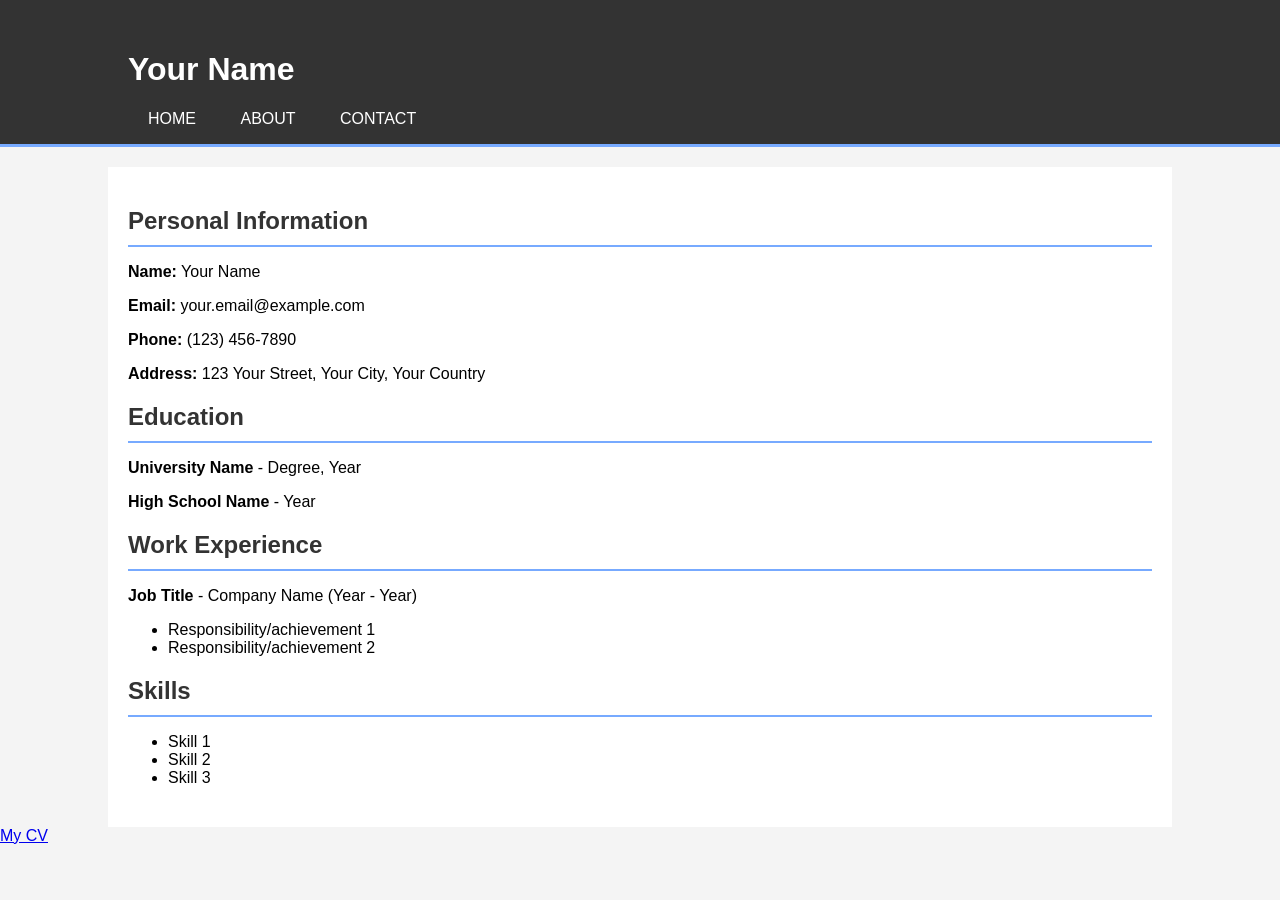
==== index.html @ 71ccc07a "Create index.html" ====
<!DOCTYPE html>
<html lang="en">
<head>
    <meta charset="UTF-8">
    <meta name="viewport" content="width=device-width, initial-scale=1.0">
    <title>CV - Your Name</title>
    <style>
        body {
            font-family: Arial, sans-serif;
            margin: 0;
            padding: 0;
            background-color: #f4f4f4;
        }
        .container {
            width: 80%;
            margin: auto;
            overflow: hidden;
        }
        header {
            background: #333;
            color: #fff;
            padding-top: 30px;
            min-height: 70px;
            border-bottom: #77aaff 3px solid;
        }
        header a {
            color: #fff;
            text-decoration: none;
            text-transform: uppercase;
            font-size: 16px;
        }
        header ul {
            padding: 0;
            list-style: none;
        }
        header li {
            display: inline;
            padding: 0 20px 0 20px;
        }
        .main {
            padding: 20px;
            background: #fff;
            margin-top: 20px;
        }
        .section-title {
            color: #333;
            border-bottom: 2px solid #77aaff;
            padding-bottom: 10px;
            margin-bottom: 10px;
        }
        .section-content {
            margin-bottom: 20px;
        }
    </style>
</head>
<body>
    <header>
        <div class="container">
            <h1>Your Name</h1>
            <ul>
                <li><a href="#">Home</a></li>
                <li><a href="#">About</a></li>
                <li><a href="#">Contact</a></li>
            </ul>
        </div>
    </header>
    <div class="container main">
        <section>
            <h2 class="section-title">Personal Information</h2>
            <div class="section-content">
                <p><strong>Name:</strong> Your Name</p>
                <p><strong>Email:</strong> your.email@example.com</p>
                <p><strong>Phone:</strong> (123) 456-7890</p>
                <p><strong>Address:</strong> 123 Your Street, Your City, Your Country</p>
            </div>
        </section>
        <section>
            <h2 class="section-title">Education</h2>
            <div class="section-content">
                <p><strong>University Name</strong> - Degree, Year</p>
                <p><strong>High School Name</strong> - Year</p>
            </div>
        </section>
        <section>
            <h2 class="section-title">Work Experience</h2>
            <div class="section-content">
                <p><strong>Job Title</strong> - Company Name (Year - Year)</p>
                <ul>
                    <li>Responsibility/achievement 1</li>
                    <li>Responsibility/achievement 2</li>
                </ul>
            </div>
        </section>
        <section>
            <h2 class="section-title">Skills</h2>
            <div class="section-content">
                <ul>
                    <li>Skill 1</li>
                    <li>Skill 2</li>
                    <li>Skill 3</li>
                </ul>
            </div>
        </section>
    </div>

  <a href="./CV">My CV</a>
</body>
</html>
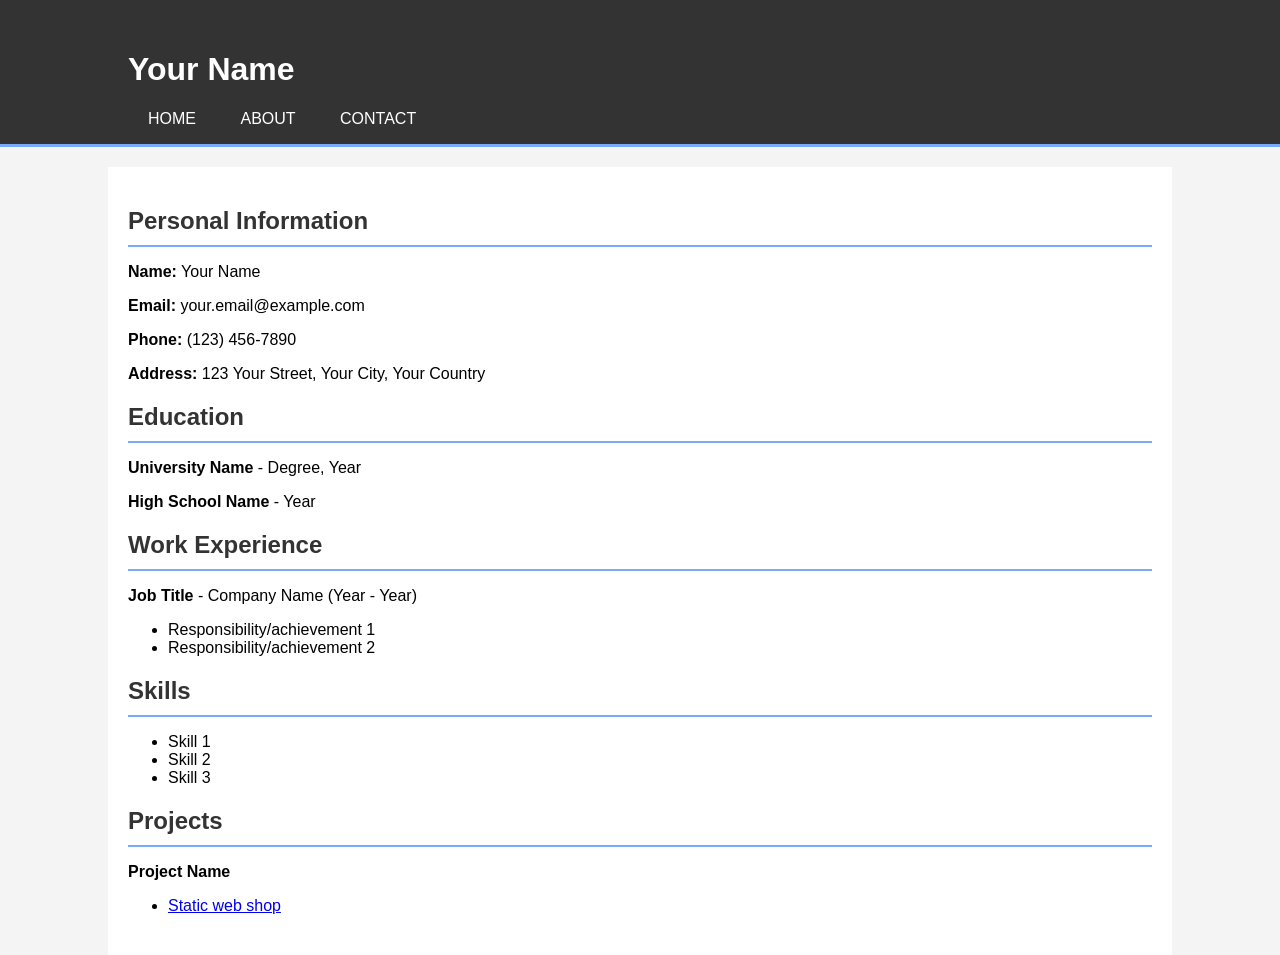
==== commit 75dfac5b: "Update index.html" ====
--- a/index.html
+++ b/index.html
@@ -101,8 +101,17 @@
                 </ul>
             </div>
         </section>
+        <section>
+            <h2 class="section-title">Projects</h2>
+            <div class="section-content">
+                <p><strong>Project Name</strong></p>
+                <nav>
+                    <ul>
+                        <li><a href="./static-web-shop">Static web shop</a></li>
+                    </ul>
+                </nav>
+            </div>
+        </section>
     </div>
-
-  <a href="./CV">My CV</a>
 </body>
 </html>
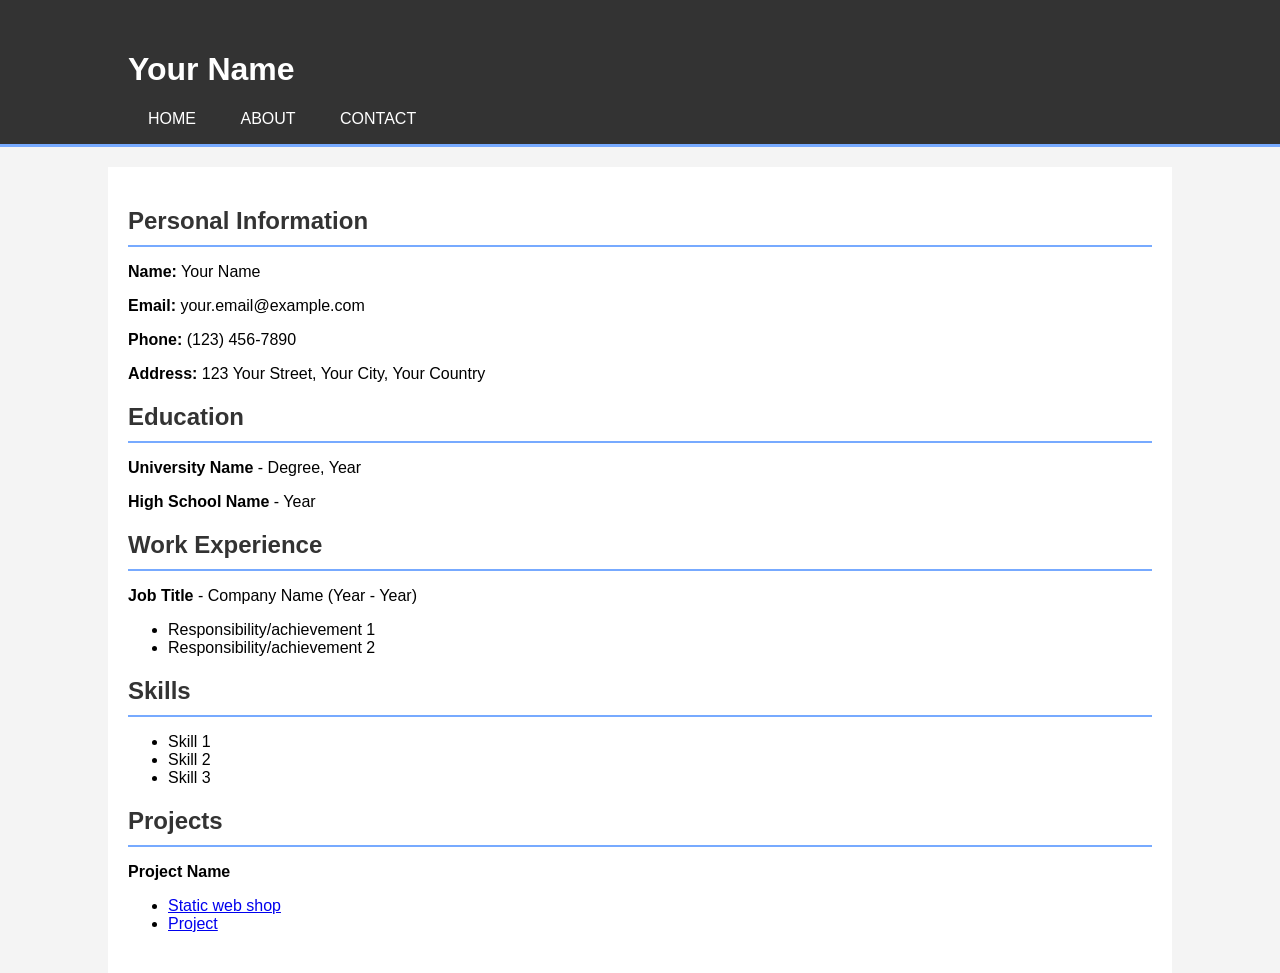
==== commit ff148c6a: "create project.html" ====
--- a/index.html
+++ b/index.html
@@ -108,6 +108,7 @@
                 <nav>
                     <ul>
                         <li><a href="./static-web-shop">Static web shop</a></li>
+                        <li><a href="./project.html">Project</a></li>
                     </ul>
                 </nav>
             </div>
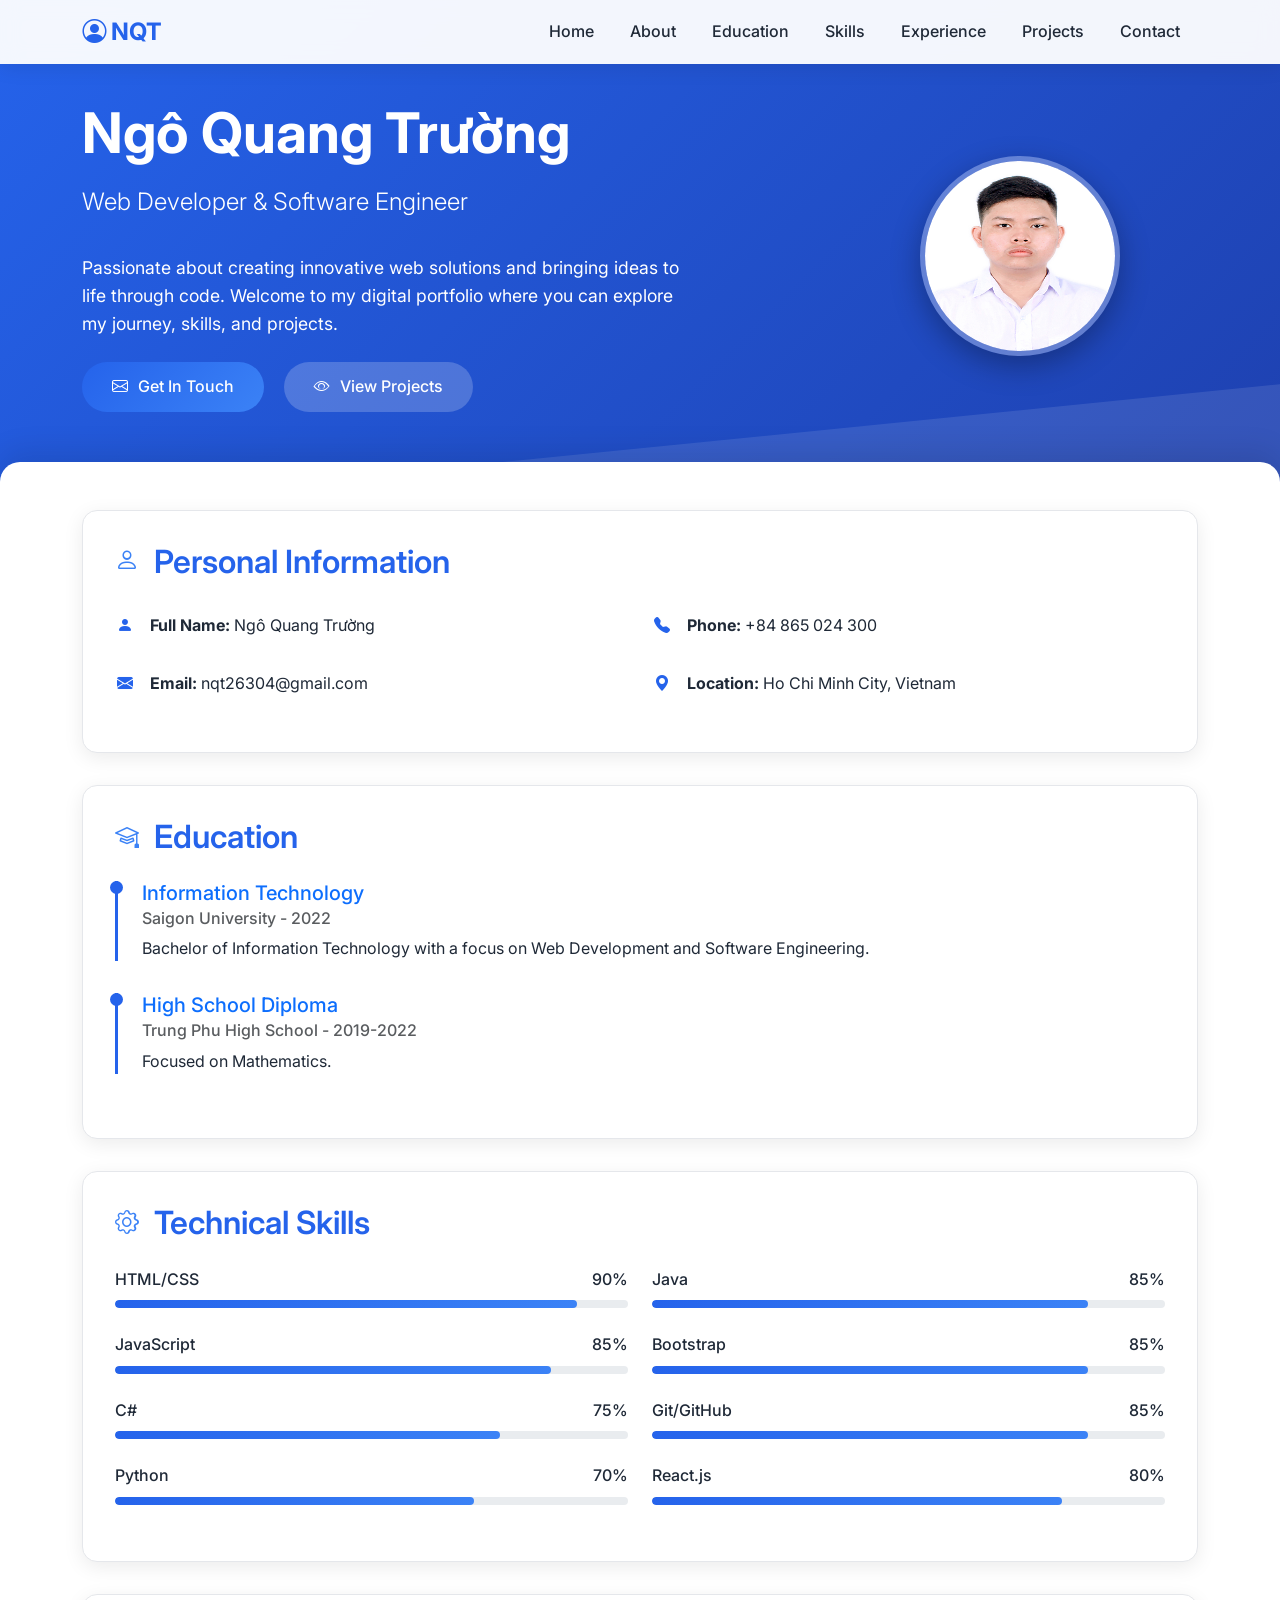
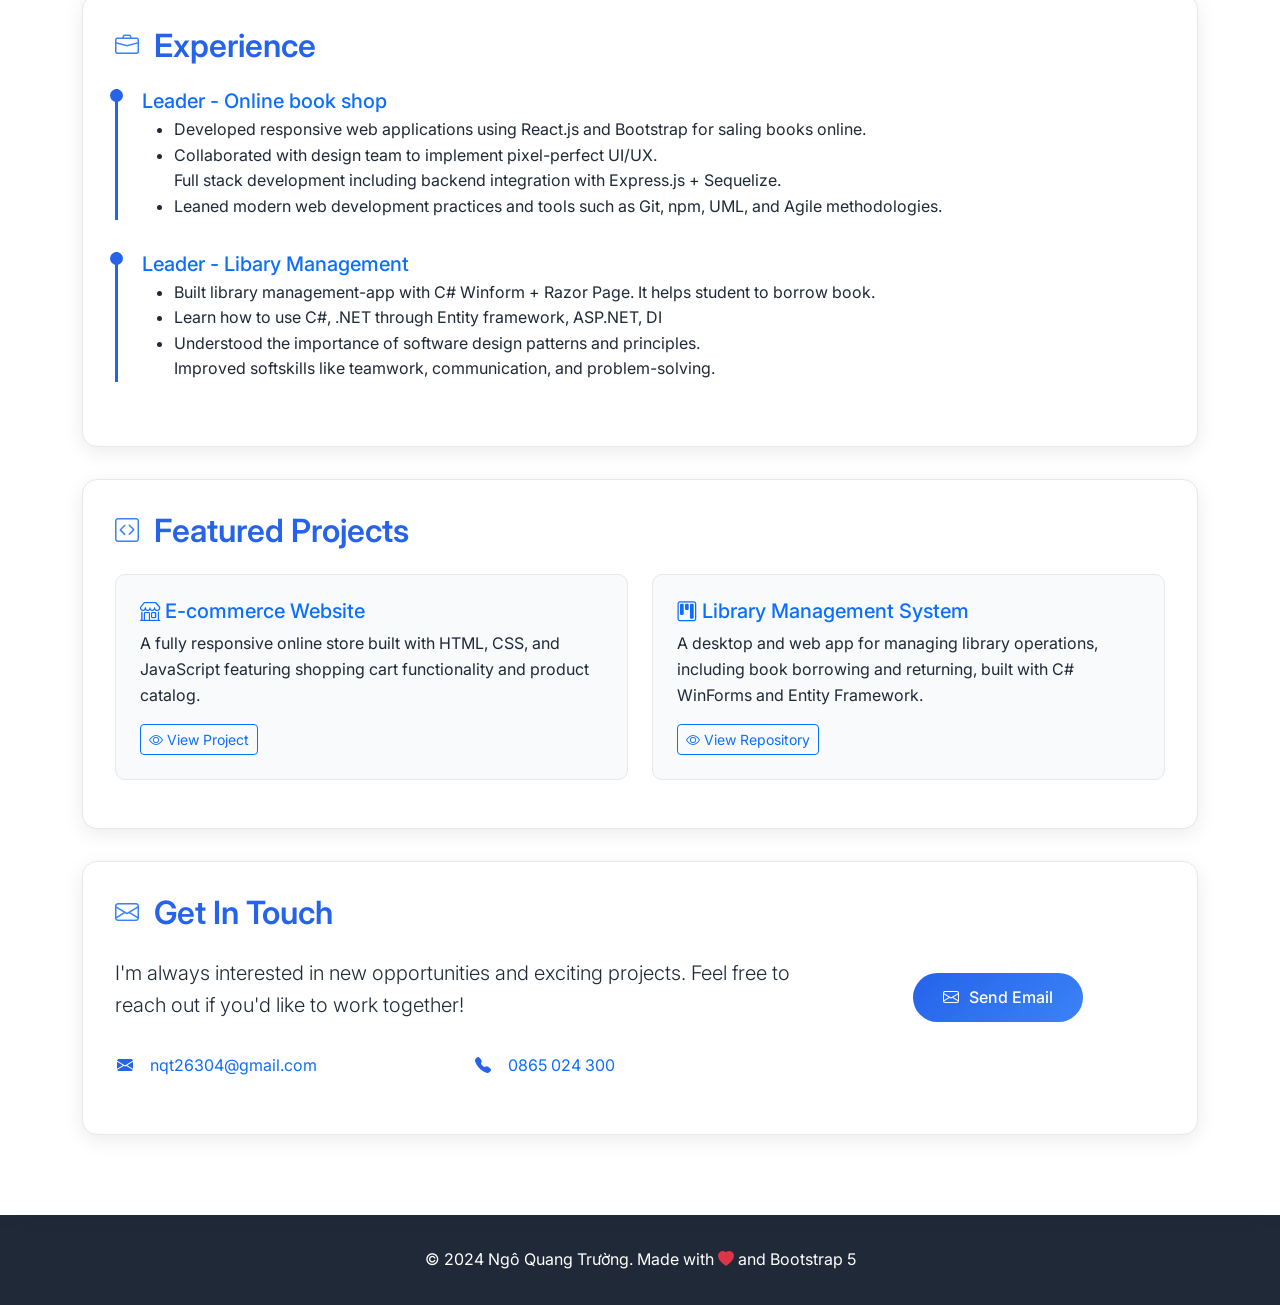
==== commit 030f2b51: "nang cap giao dien" ====
--- a/index.html
+++ b/index.html
@@ -1,118 +1,448 @@
 <!DOCTYPE html>
 <html lang="en">
-<head>
-    <meta charset="UTF-8">
-    <meta name="viewport" content="width=device-width, initial-scale=1.0">
-    <title>CV - Your Name</title>
-    <style>
-        body {
-            font-family: Arial, sans-serif;
-            margin: 0;
-            padding: 0;
-            background-color: #f4f4f4;
+  <head>
+    <meta charset="UTF-8" />
+    <meta name="viewport" content="width=device-width, initial-scale=1.0" />
+    <title>CV - Ngô Quang Trường</title>
+    <link
+      href="https://cdn.jsdelivr.net/npm/bootstrap@5.3.0/dist/css/bootstrap.min.css"
+      rel="stylesheet"
+    />
+    <link
+      href="https://cdn.jsdelivr.net/npm/bootstrap-icons@1.10.0/font/bootstrap-icons.css"
+      rel="stylesheet"
+    />
+    <link
+      href="https://fonts.googleapis.com/css2?family=Inter:wght@300;400;500;600;700&display=swap"
+      rel="stylesheet"
+    />
+    <link rel="stylesheet" href="assets/css/style.css" />
+  </head>
+  <body>
+    <!-- Navigation -->
+    <nav class="navbar navbar-expand-lg fixed-top">
+      <div class="container">
+        <a class="navbar-brand" href="#hero">
+          <i class="bi bi-person-circle"></i> NQT
+        </a>
+        <button
+          class="navbar-toggler"
+          type="button"
+          data-bs-toggle="collapse"
+          data-bs-target="#navbarNav"
+        >
+          <span class="navbar-toggler-icon"></span>
+        </button>
+        <div class="collapse navbar-collapse" id="navbarNav">
+          <ul class="navbar-nav ms-auto">
+            <li class="nav-item">
+              <a class="nav-link" href="#hero">Home</a>
+            </li>
+            <li class="nav-item">
+              <a class="nav-link" href="#about">About</a>
+            </li>
+            <li class="nav-item">
+              <a class="nav-link" href="#education">Education</a>
+            </li>
+            <li class="nav-item">
+              <a class="nav-link" href="#skills">Skills</a>
+            </li>
+            <li class="nav-item">
+              <a class="nav-link" href="#experience">Experience</a>
+            </li>
+            <li class="nav-item">
+              <a class="nav-link" href="#projects">Projects</a>
+            </li>
+            <li class="nav-item">
+              <a class="nav-link" href="#contact">Contact</a>
+            </li>
+          </ul>
+        </div>
+      </div>
+    </nav>
+
+    <!-- Hero Section -->
+    <section id="hero" class="hero-section">
+      <div class="container">
+        <div class="row align-items-center hero-content">
+          <div class="col-lg-8">
+            <h1 class="hero-title">Ngô Quang Trường</h1>
+            <p class="hero-subtitle">Web Developer & Software Engineer</p>
+            <p class="hero-description">
+              Passionate about creating innovative web solutions and bringing
+              ideas to life through code. Welcome to my digital portfolio where
+              you can explore my journey, skills, and projects.
+            </p>
+            <div class="mt-4">
+              <a href="#contact" class="contact-btn me-3">
+                <i class="bi bi-envelope"></i> Get In Touch
+              </a>
+              <a
+                href="#projects"
+                class="contact-btn"
+                style="background: rgba(255, 255, 255, 0.2)"
+              >
+                <i class="bi bi-eye"></i> View Projects
+              </a>
+            </div>
+          </div>
+          <div class="col-lg-4 text-center">
+            <img
+              src="assets/img/me.png"
+              alt="Ngô Quang Trường"
+              class="profile-img"
+            />
+          </div>
+        </div>
+      </div>
+    </section>
+
+    <!-- Main Content -->
+    <div class="main-content">
+      <div class="container py-5">
+        <!-- About Section -->
+        <section id="about" class="section-card">
+          <h2 class="section-title">
+            <i class="bi bi-person"></i>
+            Personal Information
+          </h2>
+          <div class="row">
+            <div class="col-md-6">
+              <div class="info-item">
+                <i class="bi bi-person-fill"></i>
+                <div><strong>Full Name:</strong> Ngô Quang Trường</div>
+              </div>
+              <div class="info-item">
+                <i class="bi bi-envelope-fill"></i>
+                <div><strong>Email:</strong> nqt26304@gmail.com</div>
+              </div>
+            </div>
+            <div class="col-md-6">
+              <div class="info-item">
+                <i class="bi bi-telephone-fill"></i>
+                <div><strong>Phone:</strong> +84 865 024 300</div>
+              </div>
+              <div class="info-item">
+                <i class="bi bi-geo-alt-fill"></i>
+                <div><strong>Location:</strong> Ho Chi Minh City, Vietnam</div>
+              </div>
+            </div>
+          </div>
+        </section>
+
+        <!-- Education Section -->
+        <section id="education" class="section-card">
+          <h2 class="section-title">
+            <i class="bi bi-mortarboard"></i>
+            Education
+          </h2>
+          <div class="education-item">
+            <h5 class="text-primary mb-1">Information Technology</h5>
+            <h6 class="text-muted mb-2">Saigon University - 2022</h6>
+            <p class="mb-0">
+              Bachelor of Information Technology with a focus on Web Development
+              and Software Engineering.
+            </p>
+          </div>
+          <div class="education-item">
+            <h5 class="text-primary mb-1">High School Diploma</h5>
+            <h6 class="text-muted mb-2">Trung Phu High School - 2019-2022</h6>
+            <p class="mb-0">Focused on Mathematics.</p>
+          </div>
+        </section>
+
+        <!-- Skills Section -->
+        <section id="skills" class="section-card">
+          <h2 class="section-title">
+            <i class="bi bi-gear"></i>
+            Technical Skills
+          </h2>
+          <div class="row">
+            <div class="col-md-6">
+              <div class="skill-item">
+                <div class="skill-name">
+                  <span>HTML/CSS</span>
+                  <span>90%</span>
+                </div>
+                <div class="progress">
+                  <div class="progress-bar" style="width: 90%"></div>
+                </div>
+              </div>
+              <div class="skill-item">
+                <div class="skill-name">
+                  <span>JavaScript</span>
+                  <span>85%</span>
+                </div>
+                <div class="progress">
+                  <div class="progress-bar" style="width: 85%"></div>
+                </div>
+              </div>
+              <div class="skill-item">
+                <div class="skill-name">
+                  <span>C#</span>
+                  <span>75%</span>
+                </div>
+                <div class="progress">
+                  <div class="progress-bar" style="width: 75%"></div>
+                </div>
+              </div>
+              <div class="skill-item">
+                <div class="skill-name">
+                  <span>Python</span>
+                  <span>70%</span>
+                </div>
+                <div class="progress">
+                  <div class="progress-bar" style="width: 70%"></div>
+                </div>
+              </div>
+            </div>
+            <div class="col-md-6">
+              <div class="skill-item">
+                <div class="skill-name">
+                  <span>Java</span>
+                  <span>85%</span>
+                </div>
+                <div class="progress">
+                  <div class="progress-bar" style="width: 85%"></div>
+                </div>
+              </div>
+              <div class="skill-item">
+                <div class="skill-name">
+                  <span>Bootstrap</span>
+                  <span>85%</span>
+                </div>
+                <div class="progress">
+                  <div class="progress-bar" style="width: 85%"></div>
+                </div>
+              </div>
+              <div class="skill-item">
+                <div class="skill-name">
+                  <span>Git/GitHub</span>
+                  <span>85%</span>
+                </div>
+                <div class="progress">
+                  <div class="progress-bar" style="width: 85%"></div>
+                </div>
+              </div>
+              <div class="skill-item">
+                <div class="skill-name">
+                  <span>React.js</span>
+                  <span>80%</span>
+                </div>
+                <div class="progress">
+                  <div class="progress-bar" style="width: 80%"></div>
+                </div>
+              </div>
+            </div>
+          </div>
+        </section>
+
+        <!-- Work Experience Section -->
+        <section id="experience" class="section-card">
+          <h2 class="section-title">
+            <i class="bi bi-briefcase"></i>
+            Experience
+          </h2>
+          <div class="experience-item">
+            <h5 class="text-primary mb-1">Leader - Online book shop</h5>
+            <ul class="mb-0">
+              <li>
+                Developed responsive web applications using React.js and
+                Bootstrap for saling books online.
+              </li>
+              <li>
+                Collaborated with design team to implement pixel-perfect UI/UX.
+                <br />
+                Full stack development including backend integration with
+                Express.js + Sequelize.
+              </li>
+              <li>
+                Leaned modern web development practices and tools such as Git,
+                npm, UML, and Agile methodologies.
+              </li>
+            </ul>
+          </div>
+          <div class="experience-item">
+            <h5 class="text-primary mb-1">Leader - Libary Management</h5>
+            <ul class="mb-0">
+              <li>
+                Built library management-app with C# Winform + Razor Page. It
+                helps student to borrow book.
+              </li>
+              <li>
+                Learn how to use C#, .NET through Entity framework, ASP.NET, DI
+              </li>
+              <li>
+                Understood the importance of software design patterns and
+                principles.
+                <br />
+                Improved softskills like teamwork, communication, and
+                problem-solving.
+              </li>
+            </ul>
+          </div>
+        </section>
+
+        <!-- Projects Section -->
+        <section id="projects" class="section-card">
+          <h2 class="section-title">
+            <i class="bi bi-code-square"></i>
+            Featured Projects
+          </h2>
+          <div class="row">
+            <div class="col-md-6">
+              <div class="project-card">
+                <h5 class="text-primary mb-2">
+                  <i class="bi bi-shop"></i> E-commerce Website
+                </h5>
+                <p class="mb-3">
+                  A fully responsive online store built with HTML, CSS, and
+                  JavaScript featuring shopping cart functionality and product
+                  catalog.
+                </p>
+                <a
+                  href="https://nqtpopcorn.github.io/static-web-shop/"
+                  class="btn btn-outline-primary btn-sm"
+                >
+                  <i class="bi bi-eye"></i> View Project
+                </a>
+              </div>
+            </div>
+            <div class="col-md-6">
+              <div class="project-card">
+                <h5 class="text-primary mb-2">
+                  <i class="bi bi-kanban"></i> Library Management System
+                </h5>
+                <p class="mb-3">
+                  A desktop and web app for managing library operations,
+                  including book borrowing and returning, built with C# WinForms
+                  and Entity Framework.
+                </p>
+                <a
+                  href="https://github.com/NqtPopCorn/QLThuQuan.git"
+                  class="btn btn-outline-primary btn-sm"
+                >
+                  <i class="bi bi-eye"></i> View Repository
+                </a>
+              </div>
+            </div>
+          </div>
+        </section>
+
+        <!-- Contact Section -->
+        <section id="contact" class="section-card">
+          <h2 class="section-title">
+            <i class="bi bi-envelope"></i>
+            Get In Touch
+          </h2>
+          <div class="row">
+            <div class="col-md-8">
+              <p class="lead mb-4">
+                I'm always interested in new opportunities and exciting
+                projects. Feel free to reach out if you'd like to work together!
+              </p>
+              <div class="row">
+                <div class="col-sm-6">
+                  <div class="info-item">
+                    <i class="bi bi-envelope-fill"></i>
+                    <div>
+                      <a
+                        href="mailto:nqt26304@gmail.com"
+                        class="text-decoration-none"
+                      >
+                        nqt26304@gmail.com
+                      </a>
+                    </div>
+                  </div>
+                </div>
+                <div class="col-sm-6">
+                  <div class="info-item">
+                    <i class="bi bi-telephone-fill"></i>
+                    <div>
+                      <a href="tel:+84865024300" class="text-decoration-none">
+                        0865 024 300
+                      </a>
+                    </div>
+                  </div>
+                </div>
+              </div>
+            </div>
+            <div class="col-md-4 text-center">
+              <div class="mt-3">
+                <a href="mailto:nqt26304@gmail.com" class="contact-btn">
+                  <i class="bi bi-envelope"></i> Send Email
+                </a>
+              </div>
+            </div>
+          </div>
+        </section>
+      </div>
+    </div>
+
+    <!-- Footer -->
+    <footer class="footer">
+      <div class="container">
+        <p class="mb-0">
+          &copy; 2024 Ngô Quang Trường. Made with
+          <i class="bi bi-heart-fill text-danger"></i> and Bootstrap 5
+        </p>
+      </div>
+    </footer>
+
+    <script src="https://cdn.jsdelivr.net/npm/bootstrap@5.3.0/dist/js/bootstrap.bundle.min.js"></script>
+    <script>
+      // Smooth scrolling for navigation links
+      document.querySelectorAll('a[href^="#"]').forEach((anchor) => {
+        anchor.addEventListener('click', function (e) {
+          e.preventDefault();
+          const target = document.querySelector(this.getAttribute('href'));
+          if (target) {
+            const navBarHeight = document.querySelector('.navbar').offsetHeight;
+            const targetPosition =
+              target.getBoundingClientRect().top + window.scrollY;
+            window.scrollTo({
+              top: targetPosition - navBarHeight,
+              behavior: 'smooth',
+            });
+          }
+        });
+      });
+
+      // Navbar background on scroll
+      window.addEventListener('scroll', function () {
+        const navbar = document.querySelector('.navbar');
+        if (window.scrollY > 50) {
+          navbar.style.background = 'rgba(255, 255, 255, 0.98)';
+        } else {
+          navbar.style.background = 'rgba(255, 255, 255, 0.95)';
         }
-        .container {
-            width: 80%;
-            margin: auto;
-            overflow: hidden;
-        }
-        header {
-            background: #333;
-            color: #fff;
-            padding-top: 30px;
-            min-height: 70px;
-            border-bottom: #77aaff 3px solid;
-        }
-        header a {
-            color: #fff;
-            text-decoration: none;
-            text-transform: uppercase;
-            font-size: 16px;
-        }
-        header ul {
-            padding: 0;
-            list-style: none;
-        }
-        header li {
-            display: inline;
-            padding: 0 20px 0 20px;
-        }
-        .main {
-            padding: 20px;
-            background: #fff;
-            margin-top: 20px;
-        }
-        .section-title {
-            color: #333;
-            border-bottom: 2px solid #77aaff;
-            padding-bottom: 10px;
-            margin-bottom: 10px;
-        }
-        .section-content {
-            margin-bottom: 20px;
-        }
-    </style>
-</head>
-<body>
-    <header>
-        <div class="container">
-            <h1>Your Name</h1>
-            <ul>
-                <li><a href="#">Home</a></li>
-                <li><a href="#">About</a></li>
-                <li><a href="#">Contact</a></li>
-            </ul>
-        </div>
-    </header>
-    <div class="container main">
-        <section>
-            <h2 class="section-title">Personal Information</h2>
-            <div class="section-content">
-                <p><strong>Name:</strong> Your Name</p>
-                <p><strong>Email:</strong> your.email@example.com</p>
-                <p><strong>Phone:</strong> (123) 456-7890</p>
-                <p><strong>Address:</strong> 123 Your Street, Your City, Your Country</p>
-            </div>
-        </section>
-        <section>
-            <h2 class="section-title">Education</h2>
-            <div class="section-content">
-                <p><strong>University Name</strong> - Degree, Year</p>
-                <p><strong>High School Name</strong> - Year</p>
-            </div>
-        </section>
-        <section>
-            <h2 class="section-title">Work Experience</h2>
-            <div class="section-content">
-                <p><strong>Job Title</strong> - Company Name (Year - Year)</p>
-                <ul>
-                    <li>Responsibility/achievement 1</li>
-                    <li>Responsibility/achievement 2</li>
-                </ul>
-            </div>
-        </section>
-        <section>
-            <h2 class="section-title">Skills</h2>
-            <div class="section-content">
-                <ul>
-                    <li>Skill 1</li>
-                    <li>Skill 2</li>
-                    <li>Skill 3</li>
-                </ul>
-            </div>
-        </section>
-        <section>
-            <h2 class="section-title">Projects</h2>
-            <div class="section-content">
-                <p><strong>Project Name</strong></p>
-                <nav>
-                    <ul>
-                        <li><a href="./static-web-shop">Static web shop</a></li>
-                        <li><a href="./project.html">Project</a></li>
-                    </ul>
-                </nav>
-            </div>
-        </section>
-    </div>
-</body>
+      });
+
+      // Animate progress bars when in view
+      const observerOptions = {
+        threshold: 0.5,
+        rootMargin: '0px 0px -100px 0px',
+      };
+
+      const observer = new IntersectionObserver(function (entries) {
+        entries.forEach((entry) => {
+          if (entry.isIntersecting) {
+            const progressBars = entry.target.querySelectorAll('.progress-bar');
+            progressBars.forEach((bar) => {
+              const width = bar.style.width;
+              bar.style.width = '0%';
+              setTimeout(() => {
+                bar.style.width = width;
+              }, 200);
+            });
+          }
+        });
+      }, observerOptions);
+
+      const skillsSection = document.querySelector('#skills');
+      if (skillsSection) {
+        observer.observe(skillsSection);
+      }
+    </script>
+  </body>
 </html>
--- a/assets/css/style.css
+++ b/assets/css/style.css
@@ -0,0 +1,299 @@
+:root {
+  --primary-color: #2563eb;
+  --secondary-color: #1e40af;
+  --accent-color: #3b82f6;
+  --text-dark: #1f2937;
+  --text-light: #6b7280;
+  --bg-light: #f8fafc;
+  --border-color: #e5e7eb;
+}
+
+* {
+  margin: 0;
+  padding: 0;
+  box-sizing: border-box;
+}
+
+body {
+  font-family: 'Inter', sans-serif;
+  line-height: 1.6;
+  color: var(--text-dark);
+  background: linear-gradient(135deg, #667eea 0%, #764ba2 100%);
+  min-height: 100vh;
+}
+
+.navbar {
+  background: rgba(255, 255, 255, 0.95) !important;
+  backdrop-filter: blur(10px);
+  box-shadow: 0 2px 20px rgba(0, 0, 0, 0.1);
+  transition: all 0.3s ease;
+}
+
+.navbar-brand {
+  font-weight: 700;
+  color: var(--primary-color) !important;
+  font-size: 1.5rem;
+}
+
+.navbar-nav .nav-link {
+  font-weight: 500;
+  color: var(--text-dark) !important;
+  margin: 0 10px;
+  transition: all 0.3s ease;
+  position: relative;
+}
+
+.navbar-nav .nav-link:hover {
+  color: var(--primary-color) !important;
+  transform: translateY(-2px);
+}
+
+.navbar-nav .nav-link::after {
+  content: '';
+  position: absolute;
+  width: 0;
+  height: 2px;
+  bottom: 0;
+  left: 50%;
+  background-color: var(--primary-color);
+  transition: all 0.3s ease;
+}
+
+.navbar-nav .nav-link:hover::after {
+  width: 100%;
+  left: 0;
+}
+
+.hero-section {
+  background: linear-gradient(
+    135deg,
+    var(--primary-color) 0%,
+    var(--secondary-color) 100%
+  );
+  color: white;
+  padding: 100px 0;
+  position: relative;
+  overflow: hidden;
+}
+
+.hero-section::before {
+  content: '';
+  position: absolute;
+  top: 0;
+  left: 0;
+  right: 0;
+  bottom: 0;
+  background: url('data:image/svg+xml,<svg xmlns="http://www.w3.org/2000/svg" viewBox="0 0 1000 100" fill="white" opacity="0.1"><polygon points="1000,100 1000,0 0,100"/></svg>');
+  background-size: cover;
+}
+
+.hero-content {
+  position: relative;
+  z-index: 2;
+}
+
+.profile-img {
+  width: 200px;
+  height: 200px;
+  border-radius: 50%;
+  border: 5px solid rgba(255, 255, 255, 0.3);
+  box-shadow: 0 10px 30px rgba(0, 0, 0, 0.3);
+  transition: transform 0.3s ease;
+}
+
+.profile-img:hover {
+  transform: scale(1.05);
+}
+
+.hero-title {
+  font-size: 3.5rem;
+  font-weight: 700;
+  margin-bottom: 1rem;
+  animation: fadeInUp 1s ease;
+}
+
+.hero-subtitle {
+  font-size: 1.5rem;
+  font-weight: 300;
+  margin-bottom: 2rem;
+  opacity: 0.9;
+  animation: fadeInUp 1s ease 0.2s both;
+}
+
+.hero-description {
+  font-size: 1.1rem;
+  opacity: 0.8;
+  max-width: 600px;
+  animation: fadeInUp 1s ease 0.4s both;
+}
+
+@keyframes fadeInUp {
+  from {
+    opacity: 0;
+    transform: translateY(30px);
+  }
+  to {
+    opacity: 1;
+    transform: translateY(0);
+  }
+}
+
+.main-content {
+  background: white;
+  margin-top: -50px;
+  position: relative;
+  z-index: 3;
+  border-radius: 20px 20px 0 0;
+  box-shadow: 0 -10px 30px rgba(0, 0, 0, 0.1);
+}
+
+.section-card {
+  background: white;
+  border-radius: 15px;
+  padding: 2rem;
+  margin-bottom: 2rem;
+  box-shadow: 0 5px 20px rgba(0, 0, 0, 0.08);
+  border: 1px solid var(--border-color);
+  transition: all 0.3s ease;
+}
+
+.section-card:hover {
+  transform: translateY(-5px);
+  box-shadow: 0 15px 40px rgba(0, 0, 0, 0.12);
+}
+
+.section-title {
+  color: var(--primary-color);
+  font-size: 2rem;
+  font-weight: 600;
+  margin-bottom: 1.5rem;
+  display: flex;
+  align-items: center;
+  gap: 15px;
+}
+
+.section-title i {
+  font-size: 1.5rem;
+  color: var(--accent-color);
+}
+
+.info-item {
+  display: flex;
+  align-items: center;
+  margin-bottom: 1rem;
+  padding: 0.5rem 0;
+}
+
+.info-item i {
+  color: var(--primary-color);
+  margin-right: 15px;
+  width: 20px;
+  text-align: center;
+}
+
+.skill-item {
+  margin-bottom: 1.5rem;
+}
+
+.skill-name {
+  font-weight: 500;
+  margin-bottom: 0.5rem;
+  display: flex;
+  justify-content: space-between;
+}
+
+.progress {
+  height: 8px;
+  border-radius: 10px;
+  background-color: #e9ecef;
+}
+
+.progress-bar {
+  border-radius: 10px;
+  background: linear-gradient(90deg, var(--primary-color), var(--accent-color));
+  transition: width 1s ease-in-out;
+}
+
+.experience-item,
+.education-item {
+  border-left: 3px solid var(--primary-color);
+  padding-left: 1.5rem;
+  margin-bottom: 2rem;
+  position: relative;
+}
+
+.experience-item::before,
+.education-item::before {
+  content: '';
+  position: absolute;
+  left: -8px;
+  top: 0;
+  width: 13px;
+  height: 13px;
+  background: var(--primary-color);
+  border-radius: 50%;
+}
+
+.project-card {
+  background: var(--bg-light);
+  border-radius: 10px;
+  padding: 1.5rem;
+  margin-bottom: 1rem;
+  border: 1px solid var(--border-color);
+  transition: all 0.3s ease;
+}
+
+.project-card:hover {
+  background: white;
+  box-shadow: 0 5px 15px rgba(0, 0, 0, 0.1);
+}
+
+.contact-btn {
+  background: linear-gradient(
+    135deg,
+    var(--primary-color),
+    var(--accent-color)
+  );
+  border: none;
+  color: white;
+  padding: 12px 30px;
+  border-radius: 25px;
+  font-weight: 500;
+  text-decoration: none;
+  display: inline-flex;
+  align-items: center;
+  gap: 10px;
+  transition: all 0.3s ease;
+}
+
+.contact-btn:hover {
+  transform: translateY(-2px);
+  box-shadow: 0 10px 25px rgba(37, 99, 235, 0.3);
+  color: white;
+}
+
+.footer {
+  background: var(--text-dark);
+  color: white;
+  padding: 2rem 0;
+  text-align: center;
+}
+
+@media (max-width: 768px) {
+  .hero-title {
+    font-size: 2.5rem;
+  }
+
+  .hero-subtitle {
+    font-size: 1.2rem;
+  }
+
+  .profile-img {
+    width: 150px;
+    height: 150px;
+  }
+
+  .section-card {
+    padding: 1.5rem;
+  }
+}
